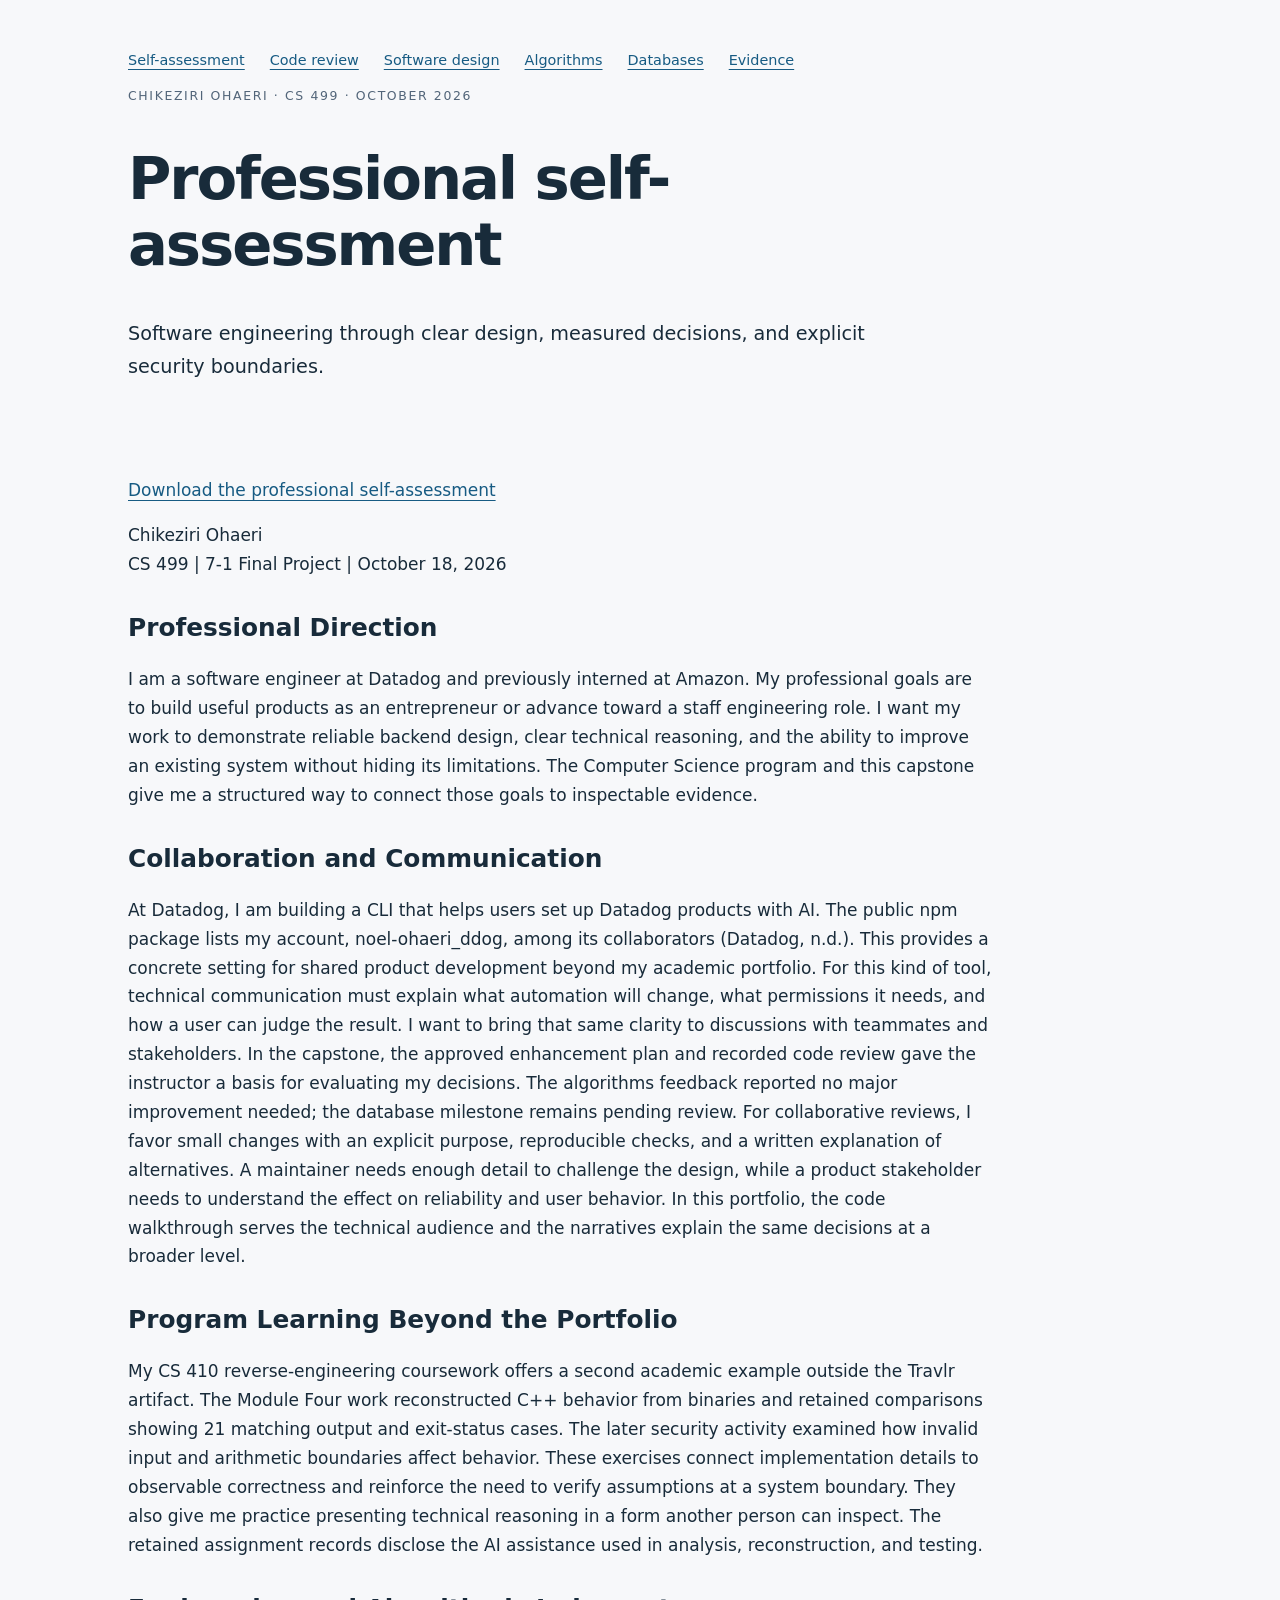
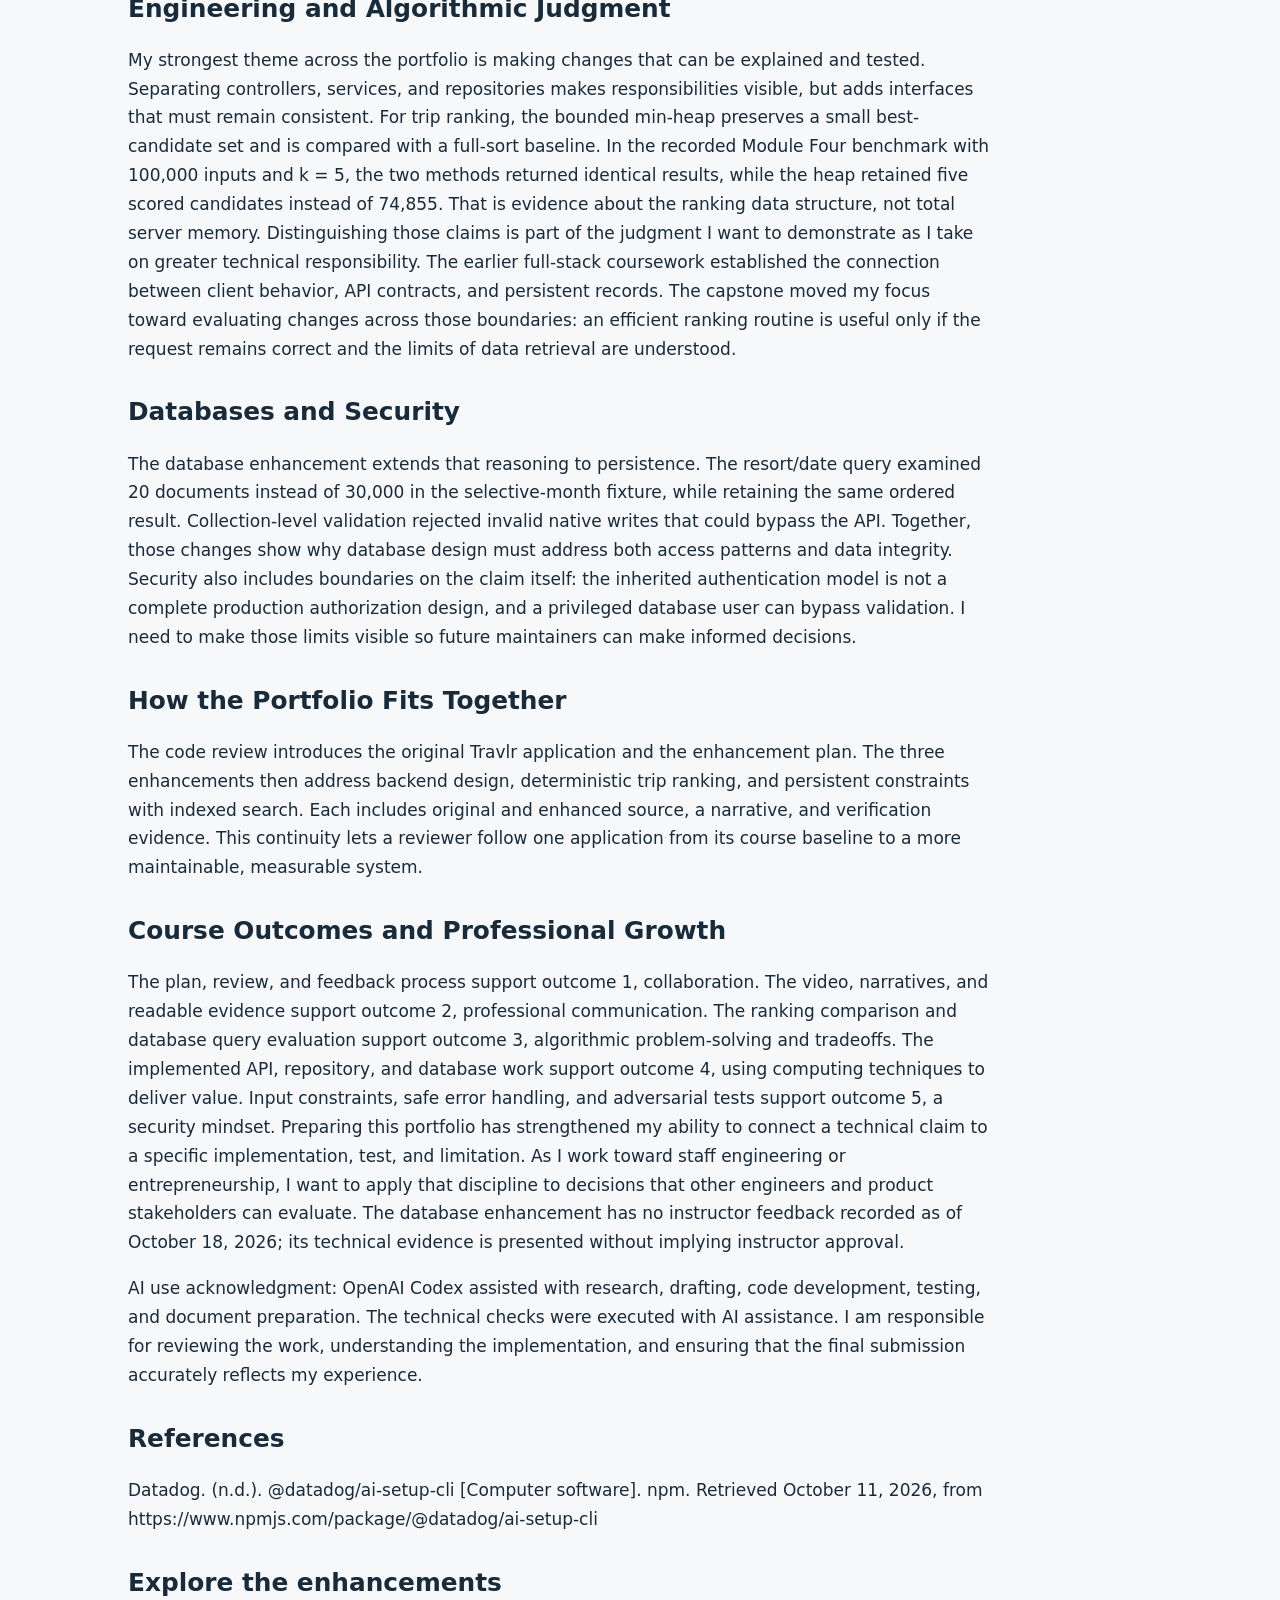
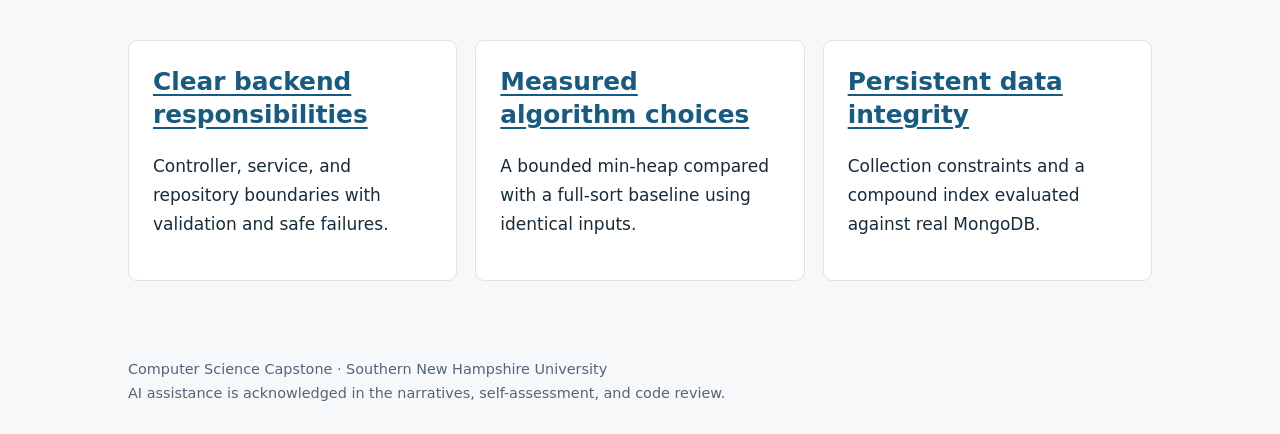
==== index.html @ 8134e0b6 "Assemble CS 499 final capstone portfolio" ====
<!doctype html><html lang="en"><head><meta charset="utf-8"><meta name="viewport" content="width=device-width, initial-scale=1"><meta name="description" content="Chikeziri Ohaeri computer science capstone portfolio"><title>Professional self-assessment | Chikeziri Ohaeri</title><link rel="stylesheet" href="style.css"></head><body><a class="skip" href="#main">Skip to content</a><header><nav aria-label="Portfolio"><a href="index.html">Self-assessment</a><a href="code-review/index.html">Code review</a><a href="software-design/index.html">Software design</a><a href="algorithms/index.html">Algorithms</a><a href="databases/index.html">Databases</a><a href="evidence.html">Evidence</a></nav><p class="eyebrow">Chikeziri Ohaeri · CS 499 · October 2026</p><h1>Professional self-assessment</h1><p class="intro">Software engineering through clear design, measured decisions, and explicit security boundaries.</p></header><main id="main"><p><a href="Professional Self Assessment.docx">Download the professional self-assessment</a></p><article><p>Chikeziri Ohaeri<br>CS 499 | 7-1 Final Project | October 18, 2026</p>
<h2>Professional Direction</h2>
<p>I am a software engineer at Datadog and previously interned at Amazon. My professional goals are to build useful products as an entrepreneur or advance toward a staff engineering role. I want my work to demonstrate reliable backend design, clear technical reasoning, and the ability to improve an existing system without hiding its limitations. The Computer Science program and this capstone give me a structured way to connect those goals to inspectable evidence.</p>
<h2>Collaboration and Communication</h2>
<p>At Datadog, I am building a CLI that helps users set up Datadog products with AI. The public npm package lists my account, noel-ohaeri_ddog, among its collaborators (Datadog, n.d.). This provides a concrete setting for shared product development beyond my academic portfolio. For this kind of tool, technical communication must explain what automation will change, what permissions it needs, and how a user can judge the result. I want to bring that same clarity to discussions with teammates and stakeholders. In the capstone, the approved enhancement plan and recorded code review gave the instructor a basis for evaluating my decisions. The algorithms feedback reported no major improvement needed; the database milestone remains pending review. For collaborative reviews, I favor small changes with an explicit purpose, reproducible checks, and a written explanation of alternatives. A maintainer needs enough detail to challenge the design, while a product stakeholder needs to understand the effect on reliability and user behavior. In this portfolio, the code walkthrough serves the technical audience and the narratives explain the same decisions at a broader level.</p>
<h2>Program Learning Beyond the Portfolio</h2>
<p>My CS 410 reverse-engineering coursework offers a second academic example outside the Travlr artifact. The Module Four work reconstructed C++ behavior from binaries and retained comparisons showing 21 matching output and exit-status cases. The later security activity examined how invalid input and arithmetic boundaries affect behavior. These exercises connect implementation details to observable correctness and reinforce the need to verify assumptions at a system boundary. They also give me practice presenting technical reasoning in a form another person can inspect. The retained assignment records disclose the AI assistance used in analysis, reconstruction, and testing.</p>
<h2>Engineering and Algorithmic Judgment</h2>
<p>My strongest theme across the portfolio is making changes that can be explained and tested. Separating controllers, services, and repositories makes responsibilities visible, but adds interfaces that must remain consistent. For trip ranking, the bounded min-heap preserves a small best-candidate set and is compared with a full-sort baseline. In the recorded Module Four benchmark with 100,000 inputs and k = 5, the two methods returned identical results, while the heap retained five scored candidates instead of 74,855. That is evidence about the ranking data structure, not total server memory. Distinguishing those claims is part of the judgment I want to demonstrate as I take on greater technical responsibility. The earlier full-stack coursework established the connection between client behavior, API contracts, and persistent records. The capstone moved my focus toward evaluating changes across those boundaries: an efficient ranking routine is useful only if the request remains correct and the limits of data retrieval are understood.</p>
<h2>Databases and Security</h2>
<p>The database enhancement extends that reasoning to persistence. The resort/date query examined 20 documents instead of 30,000 in the selective-month fixture, while retaining the same ordered result. Collection-level validation rejected invalid native writes that could bypass the API. Together, those changes show why database design must address both access patterns and data integrity. Security also includes boundaries on the claim itself: the inherited authentication model is not a complete production authorization design, and a privileged database user can bypass validation. I need to make those limits visible so future maintainers can make informed decisions.</p>
<h2>How the Portfolio Fits Together</h2>
<p>The code review introduces the original Travlr application and the enhancement plan. The three enhancements then address backend design, deterministic trip ranking, and persistent constraints with indexed search. Each includes original and enhanced source, a narrative, and verification evidence. This continuity lets a reviewer follow one application from its course baseline to a more maintainable, measurable system.</p>
<h2>Course Outcomes and Professional Growth</h2>
<p>The plan, review, and feedback process support outcome 1, collaboration. The video, narratives, and readable evidence support outcome 2, professional communication. The ranking comparison and database query evaluation support outcome 3, algorithmic problem-solving and tradeoffs. The implemented API, repository, and database work support outcome 4, using computing techniques to deliver value. Input constraints, safe error handling, and adversarial tests support outcome 5, a security mindset. Preparing this portfolio has strengthened my ability to connect a technical claim to a specific implementation, test, and limitation. As I work toward staff engineering or entrepreneurship, I want to apply that discipline to decisions that other engineers and product stakeholders can evaluate. The database enhancement has no instructor feedback recorded as of October 18, 2026; its technical evidence is presented without implying instructor approval.</p>
<p>AI use acknowledgment: OpenAI Codex assisted with research, drafting, code development, testing, and document preparation. The technical checks were executed with AI assistance. I am responsible for reviewing the work, understanding the implementation, and ensuring that the final submission accurately reflects my experience.</p>
<h2>References</h2>
<p>Datadog. (n.d.). @datadog/ai-setup-cli [Computer software]. npm. Retrieved October 11, 2026, from https://www.npmjs.com/package/@datadog/ai-setup-cli</p></article><h2>Explore the enhancements</h2><div class="cards"><section class="card"><h2><a href="software-design/index.html">Clear backend responsibilities</a></h2><p>Controller, service, and repository boundaries with validation and safe failures.</p></section><section class="card"><h2><a href="algorithms/index.html">Measured algorithm choices</a></h2><p>A bounded min-heap compared with a full-sort baseline using identical inputs.</p></section><section class="card"><h2><a href="databases/index.html">Persistent data integrity</a></h2><p>Collection constraints and a compound index evaluated against real MongoDB.</p></section></div></main><footer>Computer Science Capstone · Southern New Hampshire University<br>AI assistance is acknowledged in the narratives, self-assessment, and code review.</footer></body></html>
---- style.css ----
*{box-sizing:border-box}html{scroll-behavior:smooth}body{margin:0;background:#f7f8fa;color:#182b3a;font:17px/1.7 system-ui,sans-serif}header,main,footer{max-width:1080px;margin:auto;padding:28px}header{padding-top:48px}h1{font-size:clamp(2rem,5vw,3.7rem);line-height:1.12;letter-spacing:-.035em;max-width:900px}h2{font-size:1.55rem;line-height:1.35;margin-top:2rem}h3{font-size:1.1rem}a{color:#175b83;text-underline-offset:4px}nav{display:flex;flex-wrap:wrap;gap:12px 25px}nav a{font-size:.9rem}.eyebrow{font-size:.78rem;letter-spacing:.13em;text-transform:uppercase;color:#526579}.intro{font-size:1.2rem;max-width:760px}article p{max-width:80ch}.cards{display:grid;grid-template-columns:repeat(3,1fr);gap:18px}.card,.downloads{background:white;border:1px solid #dce3e9;border-radius:9px;padding:24px;margin:20px 0}.card h2{margin-top:0}.metric{font-size:1.8rem;font-weight:650;display:block}.muted,footer{color:#526579;font-size:.9rem}pre{overflow:auto;background:#142736;color:#f0f6fa;padding:20px;font:14px/1.6 Consolas,monospace;max-height:600px;border-radius:6px}summary{cursor:pointer;font-weight:650;padding:14px 0}video,img{width:100%;height:auto}table{border-collapse:collapse;width:100%;font-size:.95rem}td,th{padding:16px;text-align:left;border-bottom:1px solid #ccd6df;vertical-align:top}th{background:#e8eef3}.table-wrap{overflow-x:auto}:focus-visible{outline:3px solid #bc6500;outline-offset:4px}.skip{position:absolute;top:-100px}.skip:focus{top:0;background:white;padding:10px}@media(max-width:700px){.cards{grid-template-columns:1fr}header,main,footer{padding:20px}nav{gap:10px 16px}td,th{padding:10px}}
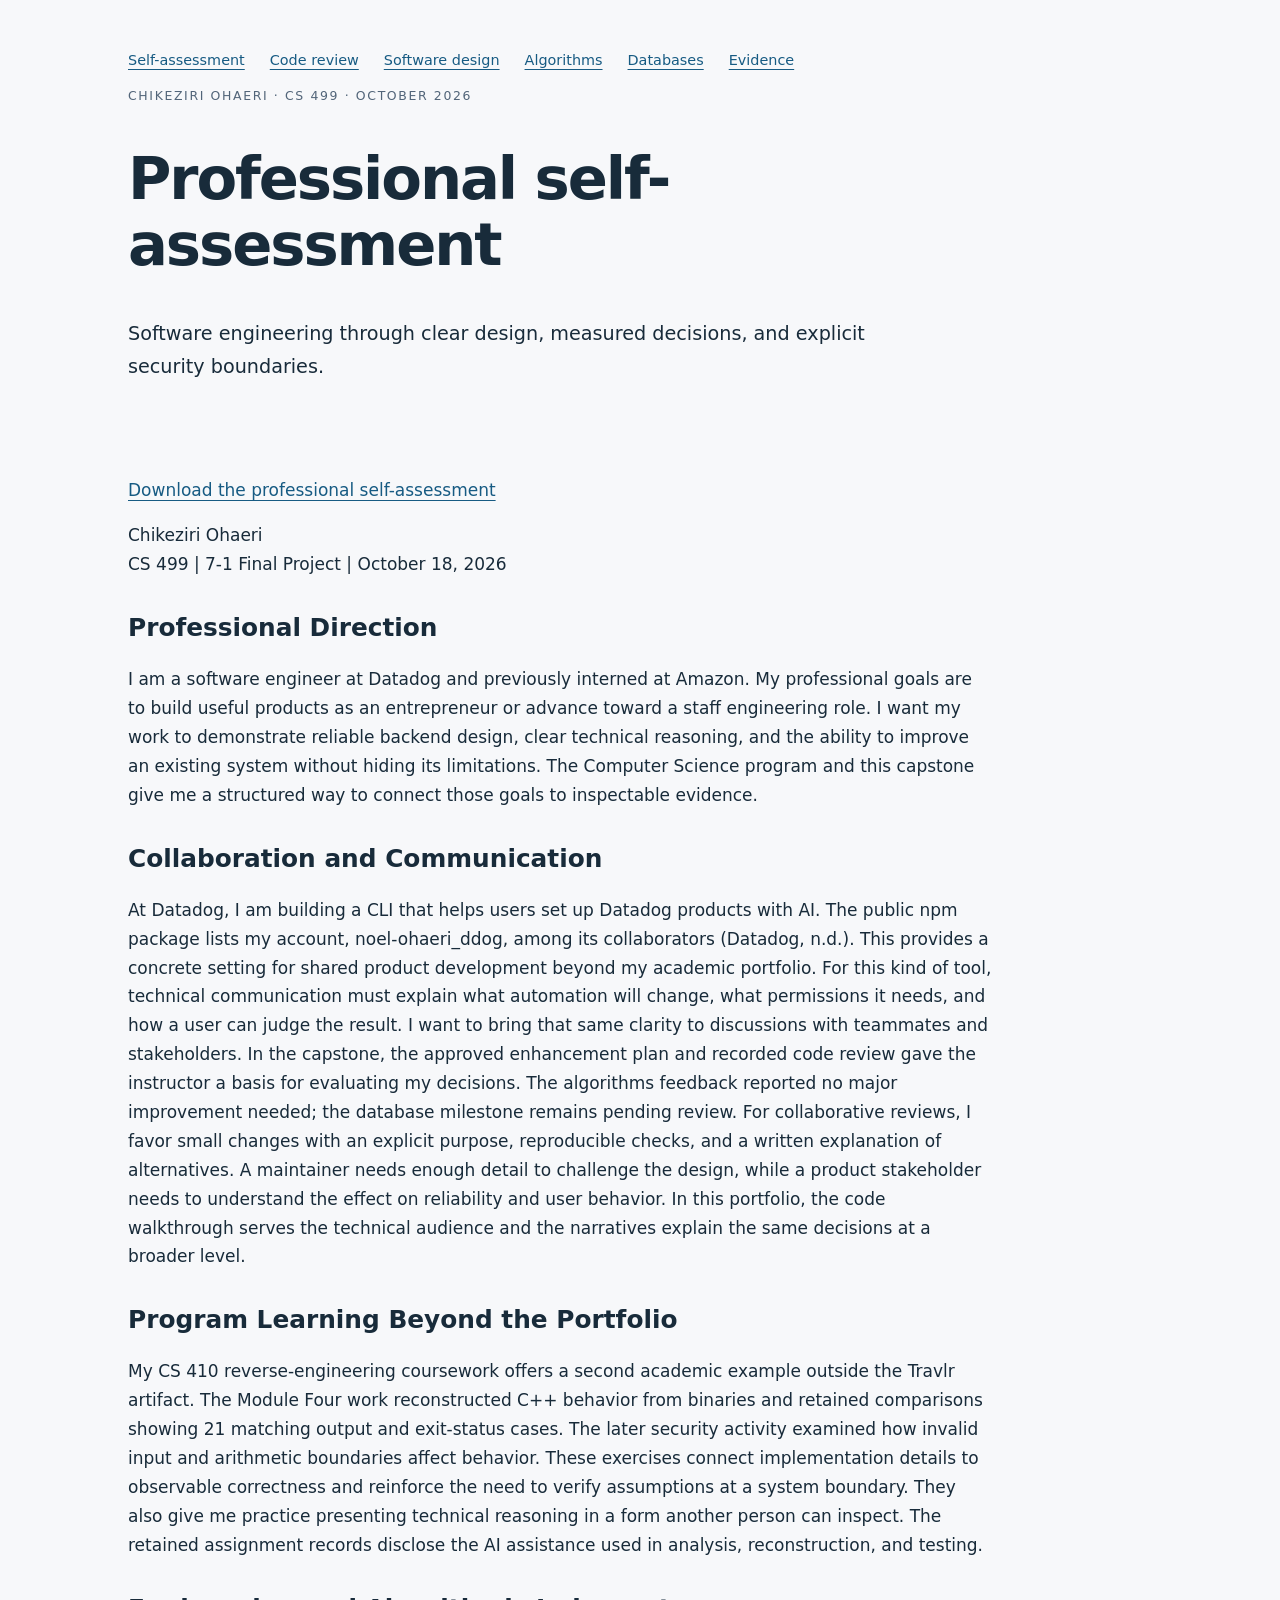
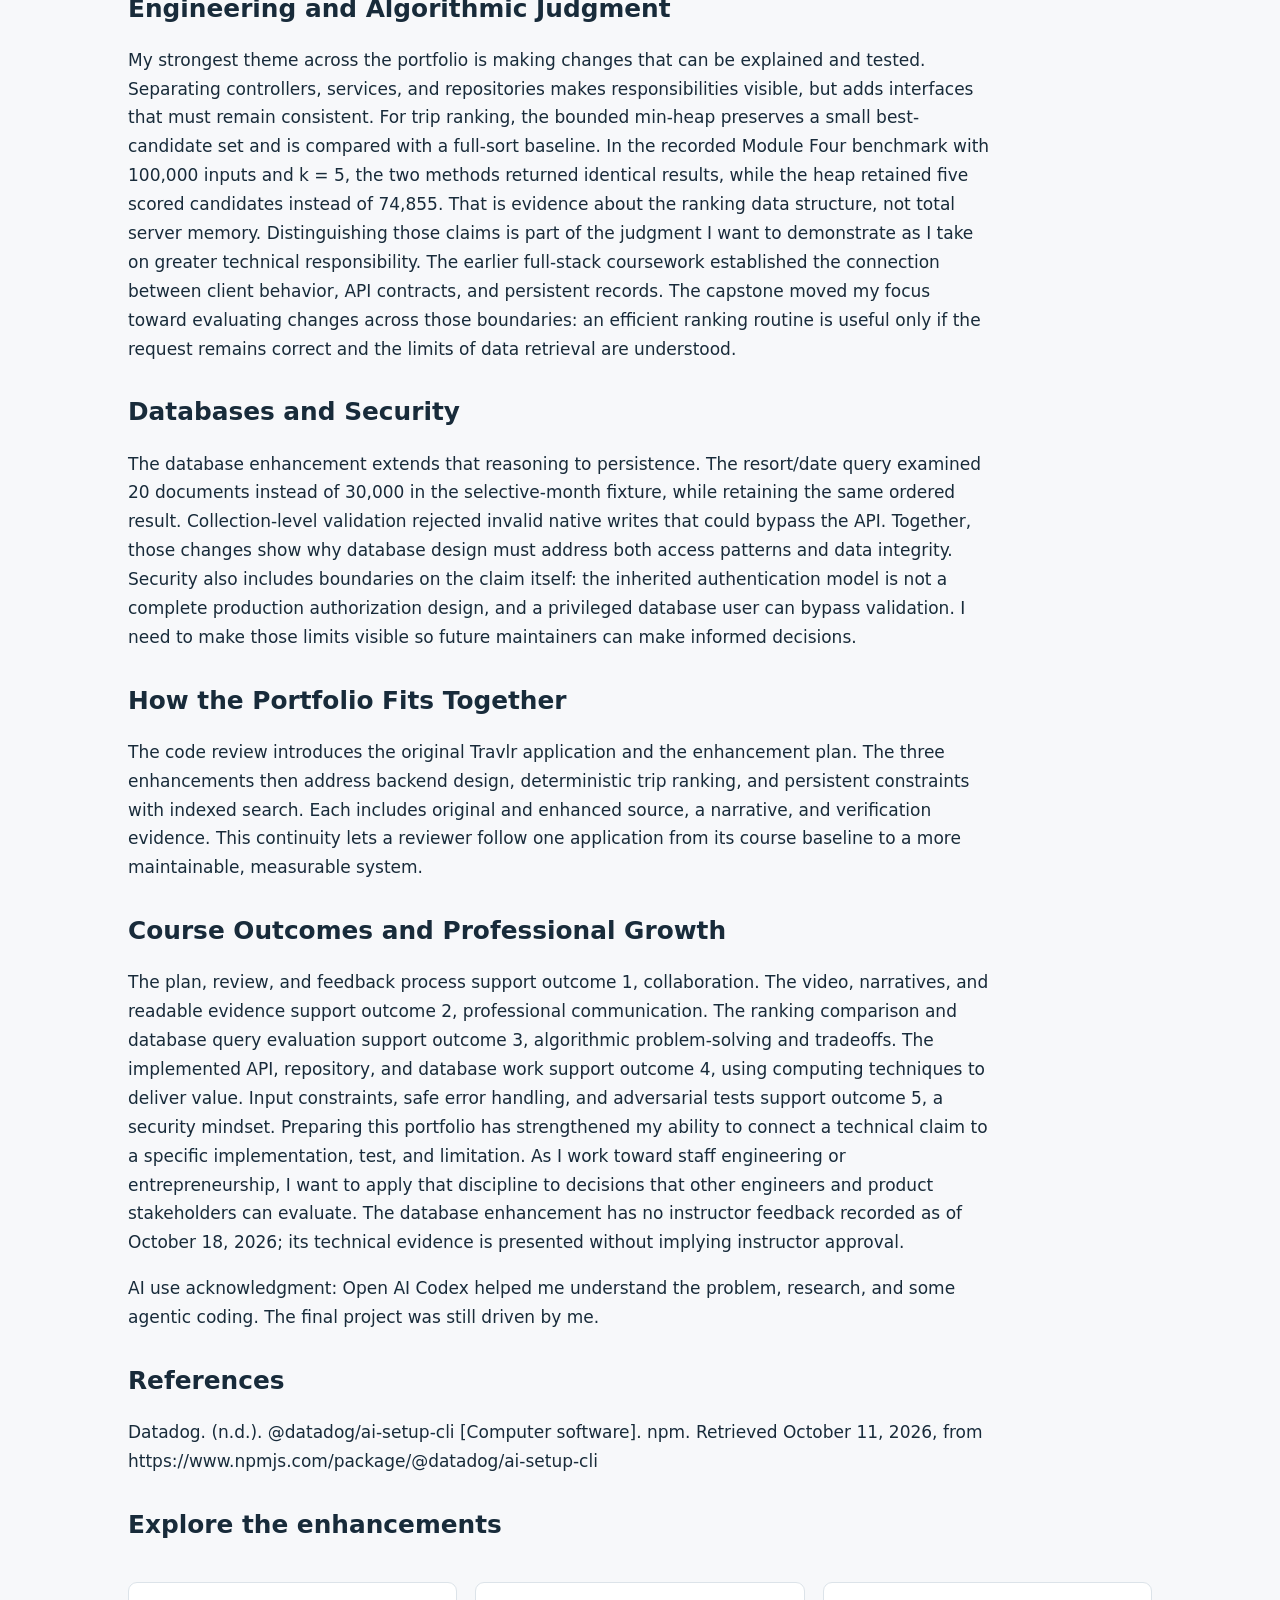
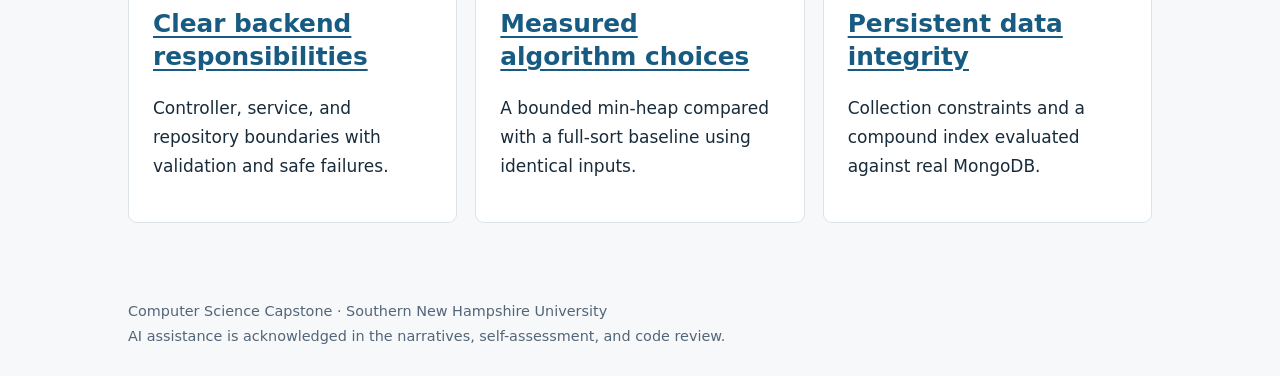
==== commit 2347dbbc: "Update final project AI acknowledgments" ====
--- a/index.html
+++ b/index.html
@@ -13,6 +13,6 @@
 <p>The code review introduces the original Travlr application and the enhancement plan. The three enhancements then address backend design, deterministic trip ranking, and persistent constraints with indexed search. Each includes original and enhanced source, a narrative, and verification evidence. This continuity lets a reviewer follow one application from its course baseline to a more maintainable, measurable system.</p>
 <h2>Course Outcomes and Professional Growth</h2>
 <p>The plan, review, and feedback process support outcome 1, collaboration. The video, narratives, and readable evidence support outcome 2, professional communication. The ranking comparison and database query evaluation support outcome 3, algorithmic problem-solving and tradeoffs. The implemented API, repository, and database work support outcome 4, using computing techniques to deliver value. Input constraints, safe error handling, and adversarial tests support outcome 5, a security mindset. Preparing this portfolio has strengthened my ability to connect a technical claim to a specific implementation, test, and limitation. As I work toward staff engineering or entrepreneurship, I want to apply that discipline to decisions that other engineers and product stakeholders can evaluate. The database enhancement has no instructor feedback recorded as of October 18, 2026; its technical evidence is presented without implying instructor approval.</p>
-<p>AI use acknowledgment: OpenAI Codex assisted with research, drafting, code development, testing, and document preparation. The technical checks were executed with AI assistance. I am responsible for reviewing the work, understanding the implementation, and ensuring that the final submission accurately reflects my experience.</p>
+<p>AI use acknowledgment: Open AI Codex helped me understand the problem, research, and some agentic coding. The final project was still driven by me.</p>
 <h2>References</h2>
 <p>Datadog. (n.d.). @datadog/ai-setup-cli [Computer software]. npm. Retrieved October 11, 2026, from https://www.npmjs.com/package/@datadog/ai-setup-cli</p></article><h2>Explore the enhancements</h2><div class="cards"><section class="card"><h2><a href="software-design/index.html">Clear backend responsibilities</a></h2><p>Controller, service, and repository boundaries with validation and safe failures.</p></section><section class="card"><h2><a href="algorithms/index.html">Measured algorithm choices</a></h2><p>A bounded min-heap compared with a full-sort baseline using identical inputs.</p></section><section class="card"><h2><a href="databases/index.html">Persistent data integrity</a></h2><p>Collection constraints and a compound index evaluated against real MongoDB.</p></section></div></main><footer>Computer Science Capstone · Southern New Hampshire University<br>AI assistance is acknowledged in the narratives, self-assessment, and code review.</footer></body></html>
